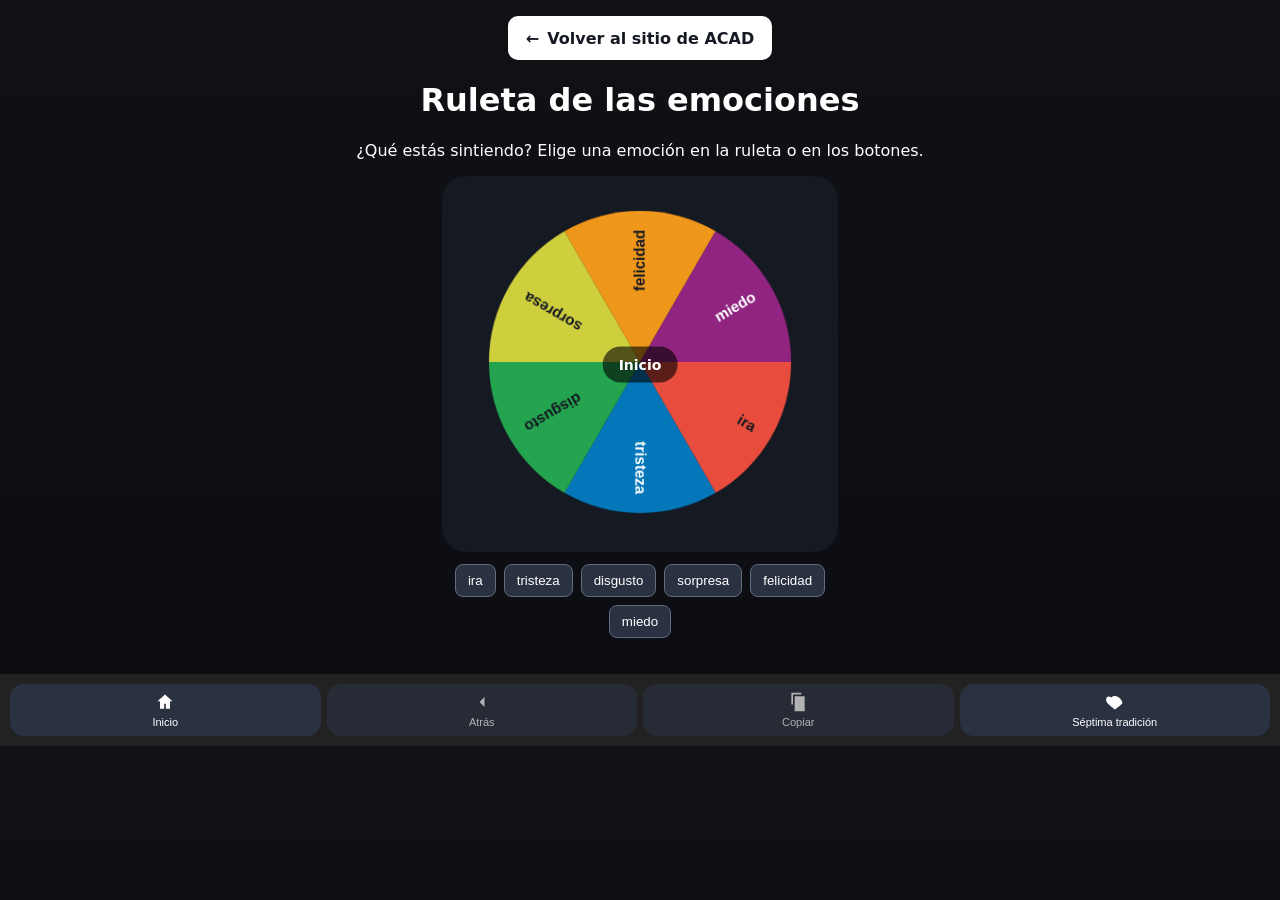
==== ruleta.html @ eb989139 "agregar ruleta" ====
<!DOCTYPE html>
<html lang="es">
<head>
<meta charset="UTF-8">
<meta name="viewport" content="width=device-width, initial-scale=1.0">
<title>Ruleta de las emociones | ACAD Comenzar de nuevo</title>

<link rel="icon" href="img/favicon.ico">

<style>
:root{
  --bg:#0f1115;
  --card:#151922;
  --text:#ffffff;
}

*{box-sizing:border-box}

body{
  margin:0;
  background:linear-gradient(180deg,#0f1115,#0b0d12);
  color:var(--text);
  font-family:system-ui,Arial;
  text-align:center;
}

.container{max-width:420px;margin:auto;padding:0 12px 24px;}

.canvas-wrap{
  position:relative;
  background:var(--card);
  border-radius:24px;
  padding:16px;
}

canvas{width:100%;max-width:340px;aspect-ratio:1/1;cursor:pointer;}

.center-label{
  position:absolute;
  top:50%;
  left:50%;
  transform:translate(-50%,-50%);
  pointer-events:none;
}

.center-chip{
  background:rgba(0,0,0,.6);
  padding:10px 16px;
  border-radius:999px;
  font-weight:700;
  font-size:14px;
}

#info{margin-top:16px;padding:14px;border-radius:16px;background:var(--card);}

.barra{
  position:sticky;
  bottom:0;
  width:100%;
  display:flex;
  gap:6px;
  padding:10px;
  background:#222;
}

.barra button{
  flex:1;
  display:flex;
  flex-direction:column;
  align-items:center;
  justify-content:center;
  gap:4px;
  padding:8px 4px;
  border:none;
  border-radius:14px;
  color:white;
  background:#2a3140;
  font-size:11px;
}

.barra svg{
  width:20px;
  height:20px;
}

.site-link{
  display:inline-flex;
  align-items:center;
  justify-content:center;
  gap:8px;
  min-height:44px;
  margin:16px 12px 0;
  padding:10px 18px;
  border-radius:10px;
  background:#fff;
  color:#151922;
  font-weight:700;
  text-decoration:none;
}

.site-link:hover{background:#e1e8f5;}
.site-link:focus-visible{outline:3px solid #f1c40f;outline-offset:4px;}
.opciones{display:flex;flex-wrap:wrap;justify-content:center;gap:8px;margin:12px 0;}
.opciones button{padding:8px 12px;background:#2a3140;color:#fff;border:1px solid #626c80;border-radius:8px;cursor:pointer;}
.barra button:disabled{opacity:.65;}

@keyframes popIn{
  0%{transform:scale(.7);opacity:0}
  100%{transform:scale(1);opacity:1}
}

.etiqueta{animation:popIn .3s ease;}
</style>
</head>

<body>

<a class="site-link" href="index.html"><span aria-hidden="true">←</span> Volver al sitio de ACAD</a>
<h1>Ruleta de las emociones</h1>
<p>¿Qué estás sintiendo? Elige una emoción en la ruleta o en los botones.</p>

<div class="container">
  <div class="canvas-wrap">
    <canvas aria-hidden="true" id="ruleta" width="360" height="360"></canvas>
    <div class="center-label">
      <span id="centerText" class="center-chip">Inicio</span>
    </div>
  </div>

  <div id="opciones" class="opciones" role="group" aria-label="Emociones"></div>
  <div id="info" role="status" hidden></div>
</div>

<div class="barra">

  <button onclick="home()">
    <svg viewBox="0 0 24 24" fill="currentColor"><path d="M12 3l9 8h-3v9h-5v-6H11v6H6v-9H3z"/></svg>
    Inicio
  </button>

  <button id="atras" onclick="volverNivel()" disabled>
    <svg viewBox="0 0 24 24" fill="currentColor"><path d="M15 18l-6-6 6-6"/></svg>
    Atrás
  </button>

  <button id="copiar" onclick="copiarResultado()" disabled>
    <svg viewBox="0 0 24 24" fill="currentColor"><path d="M16 1H4v14h2V3h10V1zm4 4H8v18h12V5z"/></svg>
    Copiar
  </button>

  <button onclick="donar()">
    <svg viewBox="0 0 24 24" fill="currentColor"><path d="M12 21s-6-4.35-9-7.5C-1 8 3 3 7.5 6.5 12 3 16.5 6.5 16.5 6.5S20 8 21 13.5C18 16.65 12 21 12 21z"/></svg>
    Séptima tradición
  </button>

</div>

<script>
const canvas = document.getElementById("ruleta");
const ctx = canvas.getContext("2d");
const centerText = document.getElementById("centerText");
const opciones = document.getElementById("opciones");
const info = document.getElementById("info");
const atras = document.getElementById("atras");
const copiar = document.getElementById("copiar");

let nivel = 1;
let seleccion = {};

const data = {
  ira:{ color:"#e74c3c", nivel2:{ Amenazado:["Inseguro","Celoso"], Odioso:["Resentido","Violado"], Desquiciado:["Rabioso","Enfurecido"], Agresivo:["Provocado","Hostil"], Frustrado:["Enfadado","Irritado"], Distante:["Retraído","Sospechoso"]}},
  tristeza:{ color:"#0477ba", nivel2:{ Ansioso:["Anhelante","Abrumado"], Abandonado:["Ignorado","Discriminado"], Desesperado:["Impotente","Vulnerable"], Deprimido:["Inferior","Vacío"], Solitario:["Abandonado","Apartado"], Aburrido:["Apático","Indiferente"]}},
  disgusto:{ color:"#24a44f", nivel2:{ Critico:["Sarcástico","Escéptico"], Desaprobado:["Sentencioso","Aborrecido"], Decepcionado:["Repugnante","Rebelde"], Terrible:["Repulsivo","Detestable"], Evasivo:["Aversivo","Indeciso"], Culpable:["Atormentado","Avergonzado"]}},
  sorpresa:{ color:"#CFCF3E", nivel2:{ Jubiloso:["Liberado","Eufórico"], Efusivo:["Inquieto","Energético"], Asombrado:["Atónito","Pasmado"], Confundido:["Desilusionado","Perplejo"], Interesado:["Entretenido","Curioso"]}},
  felicidad:{ color:"#ef971b", nivel2:{ Optimista:["Inspirado","Receptivo"], Íntimo:["Juguetón","Sensible"], Pacífico:["Esperanzado","Amoroso"], Poderoso:["Provocativo","Valiente"], Aceptado:["Respetado","Realizado"], Orgulloso:["Importante","Confiado"]}},
  miedo:{ color:"#912481", nivel2:{ Asustado:["Espantado","Aterrado"], Inseguro:["Inferior","Pobre"], Sumiso:["Indignado","Insignificante"], Rechazado:["Perturbado","Inadecuado"], Humillado:["Ridiculizado","Irrespetado"], Herido:["Devastado","Apenado"]}}
};

function getItems(){
  if(nivel===1) return Object.keys(data);
  if(nivel===2) return Object.keys(data[seleccion.basica].nivel2);
  return data[seleccion.basica].nivel2[seleccion.nivel2];
}

function actualizarEtiqueta(){
  let texto = "";
  if(seleccion.basica) texto += seleccion.basica;
  if(seleccion.nivel2) texto += " • " + seleccion.nivel2;
  if(seleccion.nivel3) texto += " • " + seleccion.nivel3;

  centerText.textContent = texto || "Inicio";
}

function draw(){
  const items = getItems();
  if(!items.length) return;

  const cx = 180, cy = 180;
  const step = (2*Math.PI)/items.length;

  ctx.clearRect(0,0,360,360);

  let start = 0;

  items.forEach((txt)=>{
    const end = start + step;

    ctx.beginPath();
    ctx.moveTo(cx,cy);
    ctx.arc(cx,cy,160,start,end);
    ctx.fillStyle = (nivel===1?data[txt].color:data[seleccion.basica].color);
    ctx.fill();

    ctx.save();
    ctx.translate(cx,cy);
    ctx.rotate((start+end)/2);
    ctx.fillStyle = ["tristeza", "miedo"].includes(nivel === 1 ? txt : seleccion.basica) ? "#fff" : "#151922";
    ctx.font="bold 16px Arial";
    ctx.textAlign="right";
    ctx.fillText(txt,140,5);
    ctx.restore();

    start=end;
  });
}

function render(focusOption = false){
  actualizarEtiqueta();
  draw();
  const botones = getItems().map(emocion => {
    const boton = document.createElement("button");
    boton.type = "button";
    boton.textContent = emocion;
    boton.addEventListener("click", () => elegir(emocion, true));
    return boton;
  });
  opciones.replaceChildren(...botones);
  atras.disabled = nivel === 1;
  copiar.disabled = !seleccion.nivel3;
  info.hidden = !seleccion.nivel3;
  info.textContent = seleccion.nivel3 ? centerText.textContent : "";
  if(focusOption) botones[0].focus();
}

function elegir(emocion, focusOption){
  if(nivel === 1){
    seleccion.basica = emocion;
    nivel = 2;
  } else if(nivel === 2){
    seleccion.nivel2 = emocion;
    nivel = 3;
  } else {
    seleccion.nivel3 = emocion;
  }
  render(focusOption);
}

canvas.addEventListener("click", event => {
  const rect = canvas.getBoundingClientRect();
  const x = (event.clientX - rect.left) * canvas.width / rect.width - canvas.width / 2;
  const y = (event.clientY - rect.top) * canvas.height / rect.height - canvas.height / 2;
  if(Math.hypot(x, y) > 160) return;
  const items = getItems();
  const circle = 2 * Math.PI;
  const angle = (Math.atan2(y, x) + circle) % circle;
  elegir(items[Math.floor(angle / circle * items.length)]);
});

function volverNivel(){
  if(nivel === 3){
    delete seleccion.nivel3;
    delete seleccion.nivel2;
  } else if(nivel === 2){
    delete seleccion.basica;
  }
  nivel = Math.max(1, nivel - 1);
  render(true);
}

async function copiarResultado(){
  try {
    await navigator.clipboard.writeText("Ruleta de las emociones: " + centerText.textContent + ". ¿Cómo puedo gestionar mis sentimientos?");
    info.textContent = centerText.textContent + " · Resultado copiado.";
  } catch {
    info.textContent = centerText.textContent + " · Puedes seleccionar y copiar el resultado.";
  }
}

function donar(){
  window.location.href = "index.html#septima";
}

function home(){
  nivel = 1;
  seleccion = {};
  render(true);
}

render();
</script>

</body>
</html>
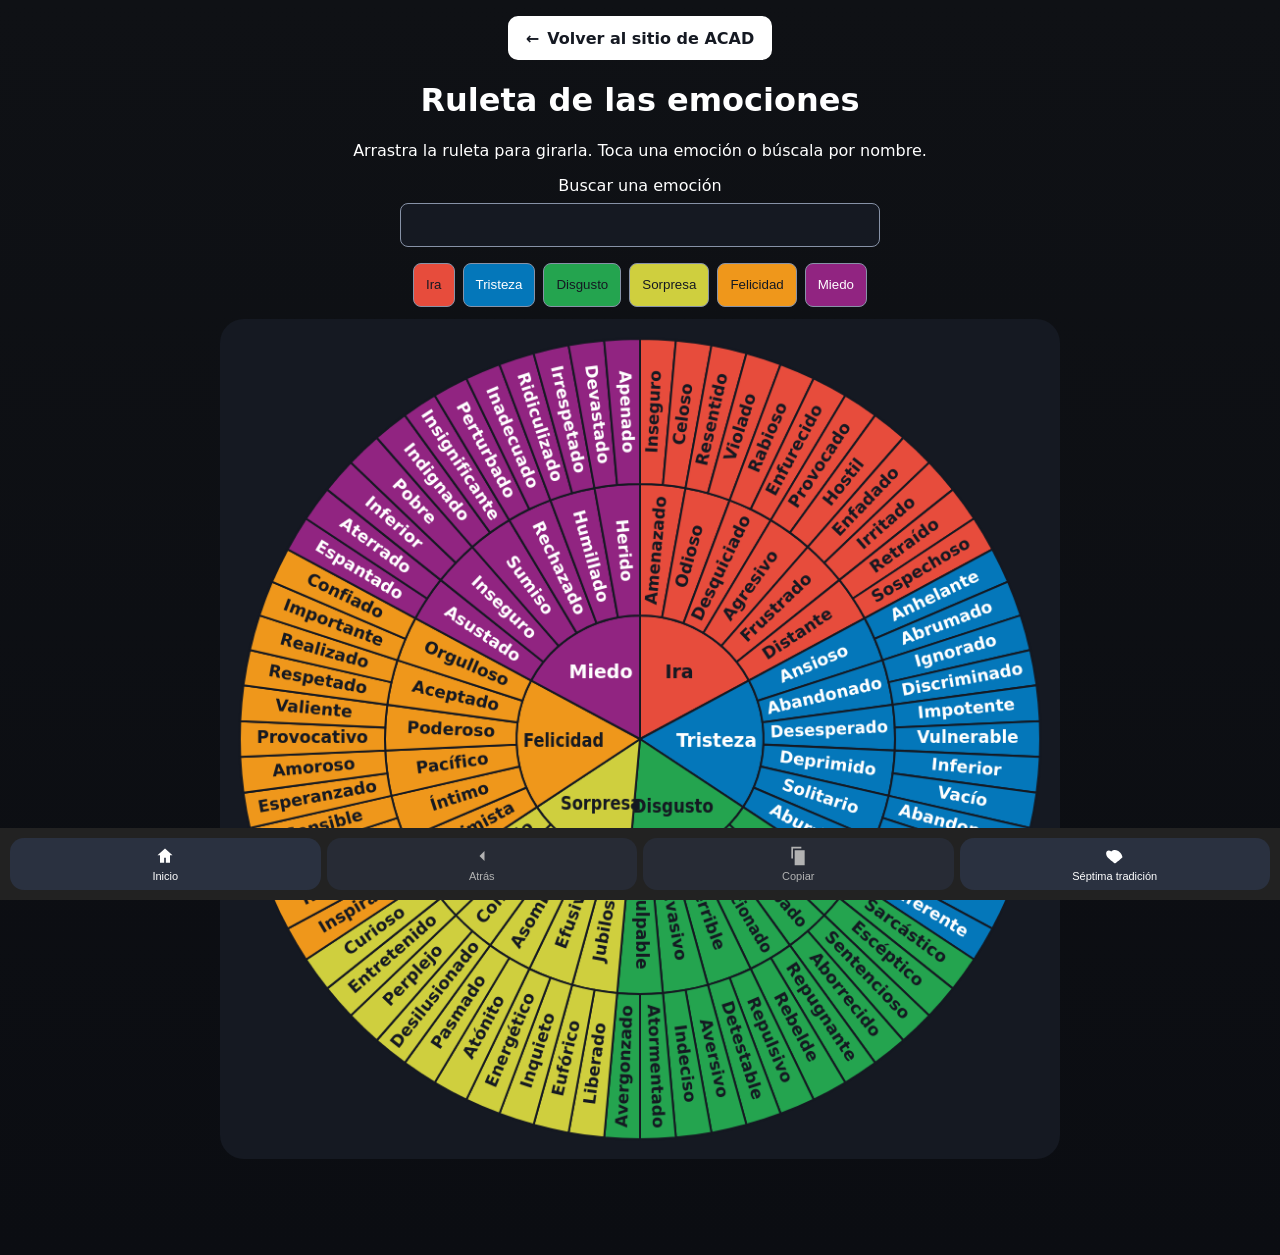
==== commit f2754a50: "ruleta completa" ====
--- a/ruleta.html
+++ b/ruleta.html
@@ -24,34 +24,11 @@
   text-align:center;
 }
 
-.container{max-width:420px;margin:auto;padding:0 12px 24px;}
-
-.canvas-wrap{
-  position:relative;
-  background:var(--card);
-  border-radius:24px;
-  padding:16px;
-}
-
-canvas{width:100%;max-width:340px;aspect-ratio:1/1;cursor:pointer;}
-
-.center-label{
-  position:absolute;
-  top:50%;
-  left:50%;
-  transform:translate(-50%,-50%);
-  pointer-events:none;
-}
-
-.center-chip{
-  background:rgba(0,0,0,.6);
-  padding:10px 16px;
-  border-radius:999px;
-  font-weight:700;
-  font-size:14px;
-}
-
-#info{margin-top:16px;padding:14px;border-radius:16px;background:var(--card);}
+.container{max-width:864px;margin:auto;padding:0 12px 24px;}
+.canvas-wrap{background:var(--card);border-radius:24px;padding:8px;}
+canvas{display:block;width:100%;height:auto;cursor:grab;touch-action:none;}
+canvas.is-rotating{cursor:grabbing;}
+#info{margin-top:16px;padding:14px;border-radius:16px;background:var(--card);font-size:clamp(1.2rem,4.5vw,1.5rem);font-weight:700;line-height:1.4;overflow-wrap:anywhere;}
 
 .barra{
   position:sticky;
@@ -100,16 +77,21 @@
 
 .site-link:hover{background:#e1e8f5;}
 .site-link:focus-visible{outline:3px solid #f1c40f;outline-offset:4px;}
+.busqueda{display:grid;gap:8px;max-width:480px;margin:16px auto;}
+.busqueda input{width:100%;min-height:44px;padding:10px;color:var(--text);background:var(--card);border:1px solid #8792a7;border-radius:8px;font:inherit;}
 .opciones{display:flex;flex-wrap:wrap;justify-content:center;gap:8px;margin:12px 0;}
-.opciones button{padding:8px 12px;background:#2a3140;color:#fff;border:1px solid #626c80;border-radius:8px;cursor:pointer;}
+.opciones button{min-height:44px;padding:8px 12px;background:#2a3140;color:#fff;border:1px solid #8792a7;border-radius:8px;cursor:pointer;}
+.opciones button:focus-visible,.busqueda input:focus-visible,.barra button:focus-visible{outline:3px solid #f1c40f;outline-offset:3px;}
+.barra button{min-height:44px;}
 .barra button:disabled{opacity:.65;}
 
-@keyframes popIn{
-  0%{transform:scale(.7);opacity:0}
-  100%{transform:scale(1);opacity:1}
-}
-
-.etiqueta{animation:popIn .3s ease;}
+@media (max-width:600px){
+  h1{margin:16px 12px 8px;font-size:clamp(1.5rem,6vw,2rem);}
+  body > p{margin:0 12px 16px;}
+  .barra{padding-bottom:max(10px,env(safe-area-inset-bottom));}
+  .barra button{min-width:0;font-size:.75rem;line-height:1.25;}
+  .opciones button{flex:1 1 130px;overflow-wrap:anywhere;}
+}
 </style>
 </head>
 
@@ -117,20 +99,19 @@
 
 <a class="site-link" href="index.html"><span aria-hidden="true">←</span> Volver al sitio de ACAD</a>
 <h1>Ruleta de las emociones</h1>
-<p>¿Qué estás sintiendo? Elige una emoción en la ruleta o en los botones.</p>
-
-<div class="container">
+<p>Arrastra la ruleta para girarla. Toca una emoción o búscala por nombre.</p>
+
+<main class="container">
+  <div class="busqueda">
+    <label for="buscar">Buscar una emoción</label>
+    <input id="buscar" type="search" autocomplete="off" aria-controls="opciones">
+  </div>
+  <div id="info" role="status"></div>
+  <div id="opciones" class="opciones" role="group" aria-label="Emociones disponibles"></div>
   <div class="canvas-wrap">
-    <canvas aria-hidden="true" id="ruleta" width="360" height="360"></canvas>
-    <div class="center-label">
-      <span id="centerText" class="center-chip">Inicio</span>
-    </div>
+    <canvas aria-hidden="true" id="ruleta" width="840" height="840"></canvas>
   </div>
-
-  <div id="opciones" class="opciones" role="group" aria-label="Emociones"></div>
-  <div id="info" role="status" hidden></div>
-</div>
-
+</main>
 <div class="barra">
 
   <button onclick="home()">
@@ -158,14 +139,11 @@
 <script>
 const canvas = document.getElementById("ruleta");
 const ctx = canvas.getContext("2d");
-const centerText = document.getElementById("centerText");
+const buscar = document.getElementById("buscar");
 const opciones = document.getElementById("opciones");
 const info = document.getElementById("info");
 const atras = document.getElementById("atras");
 const copiar = document.getElementById("copiar");
-
-let nivel = 1;
-let seleccion = {};
 
 const data = {
   ira:{ color:"#e74c3c", nivel2:{ Amenazado:["Inseguro","Celoso"], Odioso:["Resentido","Violado"], Desquiciado:["Rabioso","Enfurecido"], Agresivo:["Provocado","Hostil"], Frustrado:["Enfadado","Irritado"], Distante:["Retraído","Sospechoso"]}},
@@ -176,113 +154,206 @@
   miedo:{ color:"#912481", nivel2:{ Asustado:["Espantado","Aterrado"], Inseguro:["Inferior","Pobre"], Sumiso:["Indignado","Insignificante"], Rechazado:["Perturbado","Inadecuado"], Humillado:["Ridiculizado","Irrespetado"], Herido:["Devastado","Apenado"]}}
 };
 
-function getItems(){
-  if(nivel===1) return Object.keys(data);
-  if(nivel===2) return Object.keys(data[seleccion.basica].nivel2);
-  return data[seleccion.basica].nivel2[seleccion.nivel2];
-}
-
-function actualizarEtiqueta(){
-  let texto = "";
-  if(seleccion.basica) texto += seleccion.basica;
-  if(seleccion.nivel2) texto += " • " + seleccion.nivel2;
-  if(seleccion.nivel3) texto += " • " + seleccion.nivel3;
-
-  centerText.textContent = texto || "Inicio";
-}
-
-function draw(){
-  const items = getItems();
-  if(!items.length) return;
-
-  const cx = 180, cy = 180;
-  const step = (2*Math.PI)/items.length;
-
-  ctx.clearRect(0,0,360,360);
-
-  let start = 0;
-
-  items.forEach((txt)=>{
-    const end = start + step;
-
+const centro = canvas.width / 2;
+const vuelta = 2 * Math.PI;
+const origen = -Math.PI / 2;
+const radios = [0, 126, 260, 408];
+const total = Object.values(data).reduce((suma, grupo) =>
+  suma + Object.values(grupo.nivel2).flat().length, 0);
+const segmentos = [];
+const bases = [];
+let posicion = 0;
+let seleccionado = null;
+let giro = 0;
+let gesto = null;
+
+function crearSegmento(nombre, color, inicio, fin, padre = null){
+  const segmento = { nombre, color, inicio, fin, padre, hijos: [], nivel: padre ? padre.nivel + 1 : 0 };
+  segmentos.push(segmento);
+  if(padre) padre.hijos.push(segmento);
+  return segmento;
+}
+
+Object.entries(data).forEach(([nombre, { color, nivel2 }]) => {
+  const ramas = Object.entries(nivel2);
+  const cantidad = ramas.reduce((suma, [, emociones]) => suma + emociones.length, 0);
+  const base = crearSegmento(nombre[0].toUpperCase() + nombre.slice(1), color, posicion, posicion + cantidad);
+  bases.push(base);
+  ramas.forEach(([nombreRama, emociones]) => {
+    const rama = crearSegmento(nombreRama, color, posicion, posicion + emociones.length, base);
+    emociones.forEach(emocion => {
+      crearSegmento(emocion, color, posicion, posicion + 1, rama);
+      posicion++;
+    });
+  });
+});
+
+function ruta(segmento){
+  const pasos = [];
+  for(let paso = segmento; paso; paso = paso.padre) pasos.push(paso);
+  return pasos;
+}
+
+function colorTexto(color){
+  return [data.tristeza.color, data.miedo.color].includes(color) ? "#fff" : "#151922";
+}
+
+function dibujar(){
+  if(!ctx) return;
+  ctx.clearRect(0, 0, canvas.width, canvas.height);
+  const activos = new Set(ruta(seleccionado));
+
+  segmentos.forEach(segmento => {
+    const { color, inicio, fin, nivel, nombre } = segmento;
+    const anguloInicial = origen + giro + inicio / total * vuelta;
+    const anguloFinal = origen + giro + fin / total * vuelta;
+    const interno = radios[nivel];
+    const externo = radios[nivel + 1];
+    ctx.globalAlpha = !seleccionado || activos.has(segmento) ? 1 : .35;
     ctx.beginPath();
-    ctx.moveTo(cx,cy);
-    ctx.arc(cx,cy,160,start,end);
-    ctx.fillStyle = (nivel===1?data[txt].color:data[seleccion.basica].color);
+    ctx.arc(centro, centro, externo, anguloInicial, anguloFinal);
+    if(interno){
+      ctx.arc(centro, centro, interno, anguloFinal, anguloInicial, true);
+    } else {
+      ctx.lineTo(centro, centro);
+    }
+    ctx.closePath();
+    ctx.fillStyle = color;
     ctx.fill();
-
+    ctx.strokeStyle = "#151922";
+    ctx.lineWidth = 2;
+    ctx.stroke();
+
+    const medio = (anguloInicial + anguloFinal) / 2;
+    const radio = nivel ? (interno + externo) / 2 : 78;
     ctx.save();
-    ctx.translate(cx,cy);
-    ctx.rotate((start+end)/2);
-    ctx.fillStyle = ["tristeza", "miedo"].includes(nivel === 1 ? txt : seleccion.basica) ? "#fff" : "#151922";
-    ctx.font="bold 16px Arial";
-    ctx.textAlign="right";
-    ctx.fillText(txt,140,5);
+    ctx.translate(centro + Math.cos(medio) * radio, centro + Math.sin(medio) * radio);
+    if(nivel) ctx.rotate(Math.cos(medio) < 0 ? medio + Math.PI : medio);
+    ctx.fillStyle = colorTexto(color);
+    ctx.font = nivel ? "bold 17px system-ui" : "bold 19px system-ui";
+    ctx.textAlign = "center";
+    ctx.textBaseline = "middle";
+    ctx.fillText(nombre, 0, 0, nivel ? externo - interno - 14 : 82);
     ctx.restore();
-
-    start=end;
   });
-}
-
-function render(focusOption = false){
-  actualizarEtiqueta();
-  draw();
-  const botones = getItems().map(emocion => {
+  ctx.globalAlpha = 1;
+}
+
+function normalizar(texto){
+  return texto.toLocaleLowerCase("es").normalize("NFD").replace(/\p{M}/gu, "");
+}
+
+function mostrarOpciones(){
+  const filtro = normalizar(buscar.value.trim());
+  const coincidencias = filtro
+    ? segmentos.filter(segmento => normalizar(segmento.nombre).includes(filtro))
+    : seleccionado?.hijos ?? bases;
+
+  const botones = coincidencias.map(segmento => {
     const boton = document.createElement("button");
     boton.type = "button";
-    boton.textContent = emocion;
-    boton.addEventListener("click", () => elegir(emocion, true));
+    boton.style.backgroundColor = segmento.color;
+    boton.style.color = colorTexto(segmento.color);
+    boton.textContent = filtro ? ruta(segmento).map(paso => paso.nombre).join(" → ") : segmento.nombre;
+    boton.addEventListener("click", () => {
+      seleccionar(segmento);
+      (opciones.querySelector("button") ?? buscar).focus();
+    });
     return boton;
   });
   opciones.replaceChildren(...botones);
-  atras.disabled = nivel === 1;
-  copiar.disabled = !seleccion.nivel3;
-  info.hidden = !seleccion.nivel3;
-  info.textContent = seleccion.nivel3 ? centerText.textContent : "";
-  if(focusOption) botones[0].focus();
-}
-
-function elegir(emocion, focusOption){
-  if(nivel === 1){
-    seleccion.basica = emocion;
-    nivel = 2;
-  } else if(nivel === 2){
-    seleccion.nivel2 = emocion;
-    nivel = 3;
-  } else {
-    seleccion.nivel3 = emocion;
+  if(filtro && !botones.length) opciones.textContent = "No se encontraron emociones.";
+}
+
+function textoRuta(){
+  return ruta(seleccionado).map(paso => paso.nombre).join(" → ");
+}
+
+function seleccionar(segmento){
+  seleccionado = segmento;
+  buscar.value = "";
+  info.textContent = textoRuta();
+  info.style.backgroundColor = segmento?.color ?? "";
+  info.style.color = segmento ? colorTexto(segmento.color) : "";
+  info.hidden = !segmento;
+  atras.disabled = !segmento;
+  copiar.disabled = !segmento;
+  mostrarOpciones();
+  dibujar();
+}
+
+function puntoRuleta(event){
+  const rect = canvas.getBoundingClientRect();
+  const x = (event.clientX - rect.left) * canvas.width / rect.width - centro;
+  const y = (event.clientY - rect.top) * canvas.height / rect.height - centro;
+  return { distancia: Math.hypot(x, y), angulo: Math.atan2(y, x) };
+}
+
+canvas.addEventListener("pointerdown", event => {
+  if(gesto || event.button !== 0) return;
+  const { distancia, angulo } = puntoRuleta(event);
+  if(distancia >= radios.at(-1)) return;
+  gesto = {
+    id: event.pointerId,
+    x: event.clientX,
+    y: event.clientY,
+    angulo: distancia < 24 ? null : angulo,
+    arrastrando: false
+  };
+  canvas.setPointerCapture(event.pointerId);
+});
+
+canvas.addEventListener("pointermove", event => {
+  if(gesto?.id !== event.pointerId) return;
+  if(!gesto.arrastrando && Math.hypot(event.clientX - gesto.x, event.clientY - gesto.y) < 8) return;
+  gesto.arrastrando = true;
+  canvas.classList.add("is-rotating");
+  const { distancia, angulo } = puntoRuleta(event);
+  if(distancia < 24){
+    gesto.angulo = null;
+    return;
   }
-  render(focusOption);
-}
-
-canvas.addEventListener("click", event => {
-  const rect = canvas.getBoundingClientRect();
-  const x = (event.clientX - rect.left) * canvas.width / rect.width - canvas.width / 2;
-  const y = (event.clientY - rect.top) * canvas.height / rect.height - canvas.height / 2;
-  if(Math.hypot(x, y) > 160) return;
-  const items = getItems();
-  const circle = 2 * Math.PI;
-  const angle = (Math.atan2(y, x) + circle) % circle;
-  elegir(items[Math.floor(angle / circle * items.length)]);
+  if(gesto.angulo !== null){
+    giro = (giro + angulo - gesto.angulo) % vuelta;
+    dibujar();
+  }
+  gesto.angulo = angulo;
 });
 
+function terminarGesto(event){
+  if(gesto?.id !== event.pointerId) return;
+  const { x, y, arrastrando } = gesto;
+  gesto = null;
+  canvas.classList.remove("is-rotating");
+  if(event.type !== "pointerup" || arrastrando || Math.hypot(event.clientX - x, event.clientY - y) >= 8) return;
+
+  const { distancia, angulo } = puntoRuleta(event);
+  const nivel = radios.findIndex(radio => distancia < radio) - 1;
+  if(nivel < 0) return;
+  const posicionAngular = ((angulo - origen - giro) % vuelta + vuelta) % vuelta / vuelta * total;
+  const segmento = segmentos.find(paso => paso.nivel === nivel && posicionAngular >= paso.inicio && posicionAngular < paso.fin);
+  if(segmento) seleccionar(segmento);
+}
+
+canvas.addEventListener("pointerup", terminarGesto);
+canvas.addEventListener("pointercancel", terminarGesto);
+canvas.addEventListener("lostpointercapture", terminarGesto);
+
+buscar.addEventListener("input", mostrarOpciones);
+
 function volverNivel(){
-  if(nivel === 3){
-    delete seleccion.nivel3;
-    delete seleccion.nivel2;
-  } else if(nivel === 2){
-    delete seleccion.basica;
-  }
-  nivel = Math.max(1, nivel - 1);
-  render(true);
+  seleccionar(seleccionado?.padre ?? null);
+  if(atras.disabled) buscar.focus();
 }
 
 async function copiarResultado(){
+  const segmento = seleccionado;
+  const texto = textoRuta();
   try {
-    await navigator.clipboard.writeText("Ruleta de las emociones: " + centerText.textContent + ". ¿Cómo puedo gestionar mis sentimientos?");
-    info.textContent = centerText.textContent + " · Resultado copiado.";
+    await navigator.clipboard.writeText("Ruleta de las emociones: " + texto + ". ¿Cómo puedo gestionar mis sentimientos?");
+    if(seleccionado === segmento) info.textContent = texto + " · Resultado copiado.";
   } catch {
-    info.textContent = centerText.textContent + " · Puedes seleccionar y copiar el resultado.";
+    if(seleccionado === segmento) info.textContent = texto + " · Puedes seleccionar y copiar el resultado.";
   }
 }
 
@@ -291,12 +362,11 @@
 }
 
 function home(){
-  nivel = 1;
-  seleccion = {};
-  render(true);
-}
-
-render();
+  seleccionar(null);
+  buscar.focus();
+}
+
+seleccionar(null);
 </script>
 
 </body>
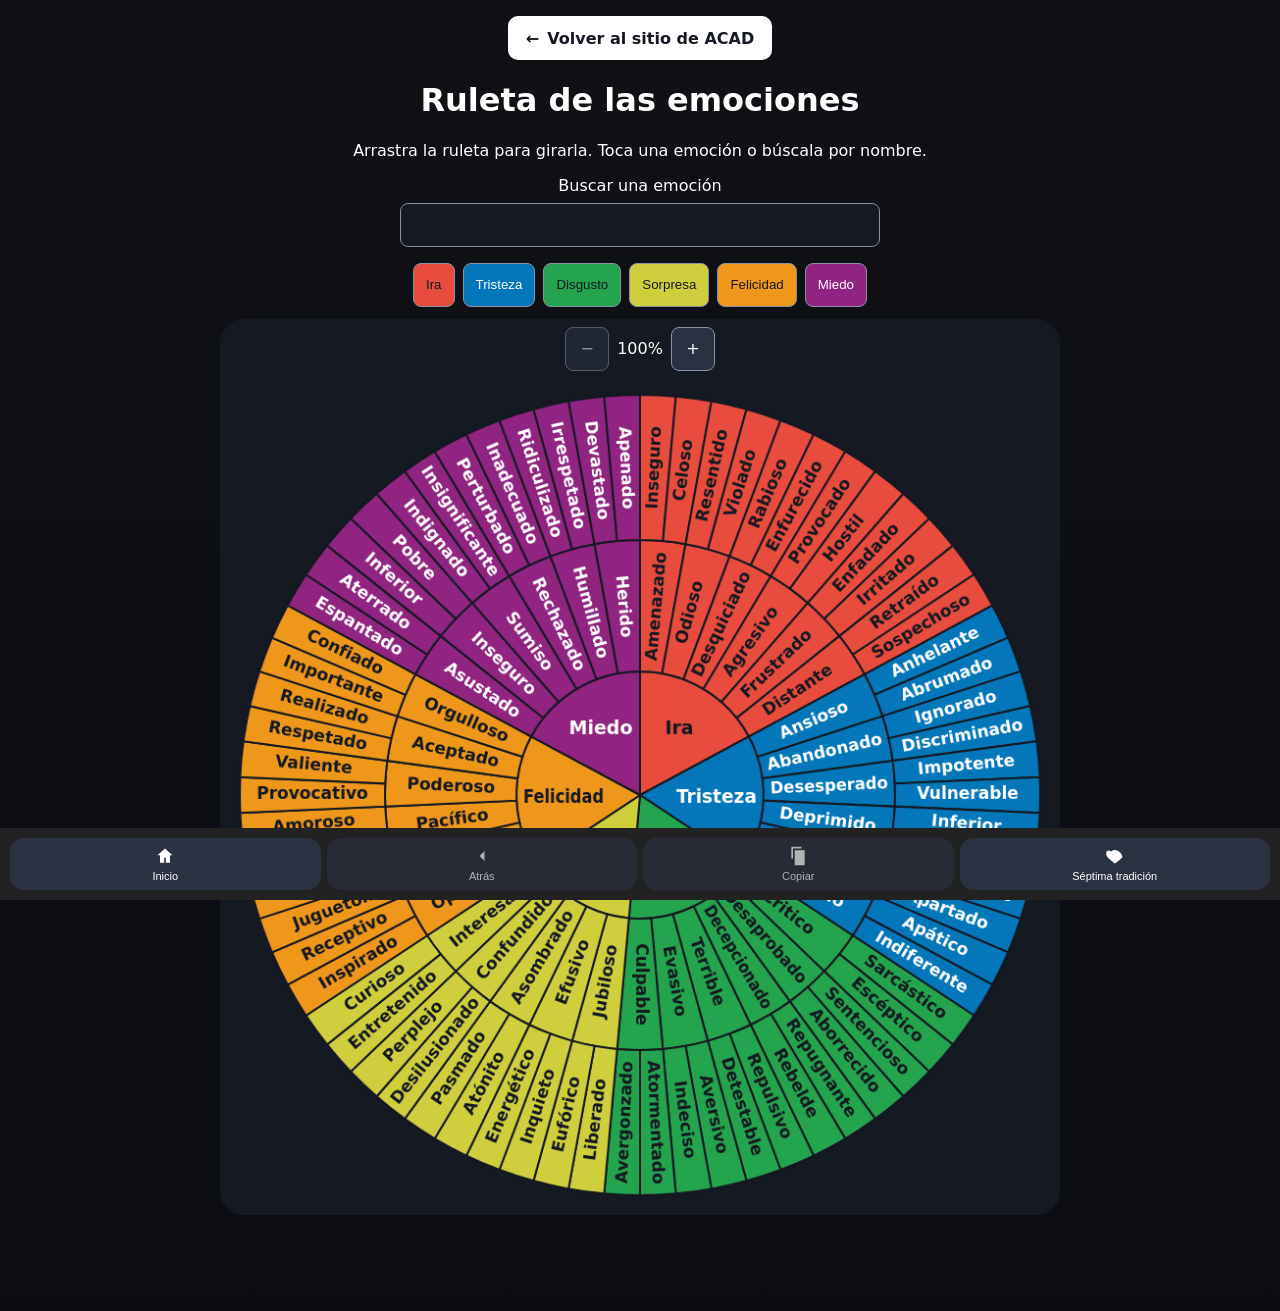
==== commit 8839170f: "agregar zoom" ====
--- a/ruleta.html
+++ b/ruleta.html
@@ -26,7 +26,14 @@
 
 .container{max-width:864px;margin:auto;padding:0 12px 24px;}
 .canvas-wrap{background:var(--card);border-radius:24px;padding:8px;}
-canvas{display:block;width:100%;height:auto;cursor:grab;touch-action:none;}
+.ruleta-controles{display:flex;flex-wrap:wrap;align-items:center;justify-content:center;gap:8px;margin:0 0 12px;}
+.ruleta-controles button{min-width:44px;min-height:44px;padding:8px 12px;background:#2a3140;border:1px solid #8792a7;border-radius:8px;color:#fff;font:inherit;cursor:pointer;}
+.ruleta-controles button:disabled{opacity:.55;cursor:default;}
+.ruleta-controles button[aria-pressed="true"]{background:#fff;color:#151922;}
+.ruleta-controles button:focus-visible,.ruleta-vista:focus-visible{outline:3px solid #f1c40f;outline-offset:3px;}
+.ruleta-vista{overflow:auto;aspect-ratio:1;}
+canvas{display:block;width:var(--ampliacion,100%);height:auto;cursor:grab;touch-action:none;}
+.ruleta-vista.modo-desplazar canvas{touch-action:auto;cursor:pointer;}
 canvas.is-rotating{cursor:grabbing;}
 #info{margin-top:16px;padding:14px;border-radius:16px;background:var(--card);font-size:clamp(1.2rem,4.5vw,1.5rem);font-weight:700;line-height:1.4;overflow-wrap:anywhere;}
 
@@ -109,7 +116,15 @@
   <div id="info" role="status"></div>
   <div id="opciones" class="opciones" role="group" aria-label="Emociones disponibles"></div>
   <div class="canvas-wrap">
-    <canvas aria-hidden="true" id="ruleta" width="840" height="840"></canvas>
+    <div class="ruleta-controles" role="group" aria-label="Zoom de la ruleta">
+      <button type="button" id="alejar" aria-label="Alejar ruleta" disabled>−</button>
+      <output id="ampliacion" aria-label="Nivel de zoom">100%</output>
+      <button type="button" id="acercar" aria-label="Acercar ruleta">+</button>
+      <button type="button" id="desplazar" aria-pressed="false" hidden>Desplazar</button>
+    </div>
+    <div class="ruleta-vista" id="ruleta-vista" role="region" aria-label="Vista de la ruleta">
+      <canvas aria-hidden="true" id="ruleta" width="840" height="840"></canvas>
+    </div>
   </div>
 </main>
 <div class="barra">
@@ -138,6 +153,11 @@
 
 <script>
 const canvas = document.getElementById("ruleta");
+const vista = document.getElementById("ruleta-vista");
+const acercar = document.getElementById("acercar");
+const alejar = document.getElementById("alejar");
+const desplazar = document.getElementById("desplazar");
+const ampliacion = document.getElementById("ampliacion");
 const ctx = canvas.getContext("2d");
 const buscar = document.getElementById("buscar");
 const opciones = document.getElementById("opciones");
@@ -166,6 +186,30 @@
 let seleccionado = null;
 let giro = 0;
 let gesto = null;
+let zoom = 100;
+
+function cambiarZoom(paso){
+  const x = (vista.scrollLeft + vista.clientWidth / 2) / canvas.clientWidth;
+  const y = (vista.scrollTop + vista.clientHeight / 2) / canvas.clientHeight;
+  zoom = Math.min(200, Math.max(100, zoom + paso));
+  vista.style.setProperty("--ampliacion", zoom + "%");
+  vista.scrollTo(x * canvas.clientWidth - vista.clientWidth / 2, y * canvas.clientHeight - vista.clientHeight / 2);
+  ampliacion.value = zoom + "%";
+  alejar.disabled = zoom === 100;
+  acercar.disabled = zoom === 200;
+  desplazar.hidden = zoom === 100;
+  vista.tabIndex = zoom === 100 ? -1 : 0;
+  if(zoom === 100) alternarDesplazamiento(false);
+}
+
+function alternarDesplazamiento(activo){
+  vista.classList.toggle("modo-desplazar", activo);
+  desplazar.setAttribute("aria-pressed", String(activo));
+}
+
+acercar.addEventListener("click", () => cambiarZoom(25));
+alejar.addEventListener("click", () => cambiarZoom(-25));
+desplazar.addEventListener("click", () => alternarDesplazamiento(desplazar.getAttribute("aria-pressed") !== "true"));
 
 function crearSegmento(nombre, color, inicio, fin, padre = null){
   const segmento = { nombre, color, inicio, fin, padre, hijos: [], nivel: padre ? padre.nivel + 1 : 0 };
@@ -297,6 +341,8 @@
     id: event.pointerId,
     x: event.clientX,
     y: event.clientY,
+    ultimoX: event.clientX,
+    ultimoY: event.clientY,
     angulo: distancia < 24 ? null : angulo,
     arrastrando: false
   };
@@ -307,6 +353,14 @@
   if(gesto?.id !== event.pointerId) return;
   if(!gesto.arrastrando && Math.hypot(event.clientX - gesto.x, event.clientY - gesto.y) < 8) return;
   gesto.arrastrando = true;
+  if(vista.classList.contains("modo-desplazar")){
+    if(event.pointerType === "mouse"){
+      vista.scrollBy(gesto.ultimoX - event.clientX, gesto.ultimoY - event.clientY);
+      gesto.ultimoX = event.clientX;
+      gesto.ultimoY = event.clientY;
+    }
+    return;
+  }
   canvas.classList.add("is-rotating");
   const { distancia, angulo } = puntoRuleta(event);
   if(distancia < 24){
